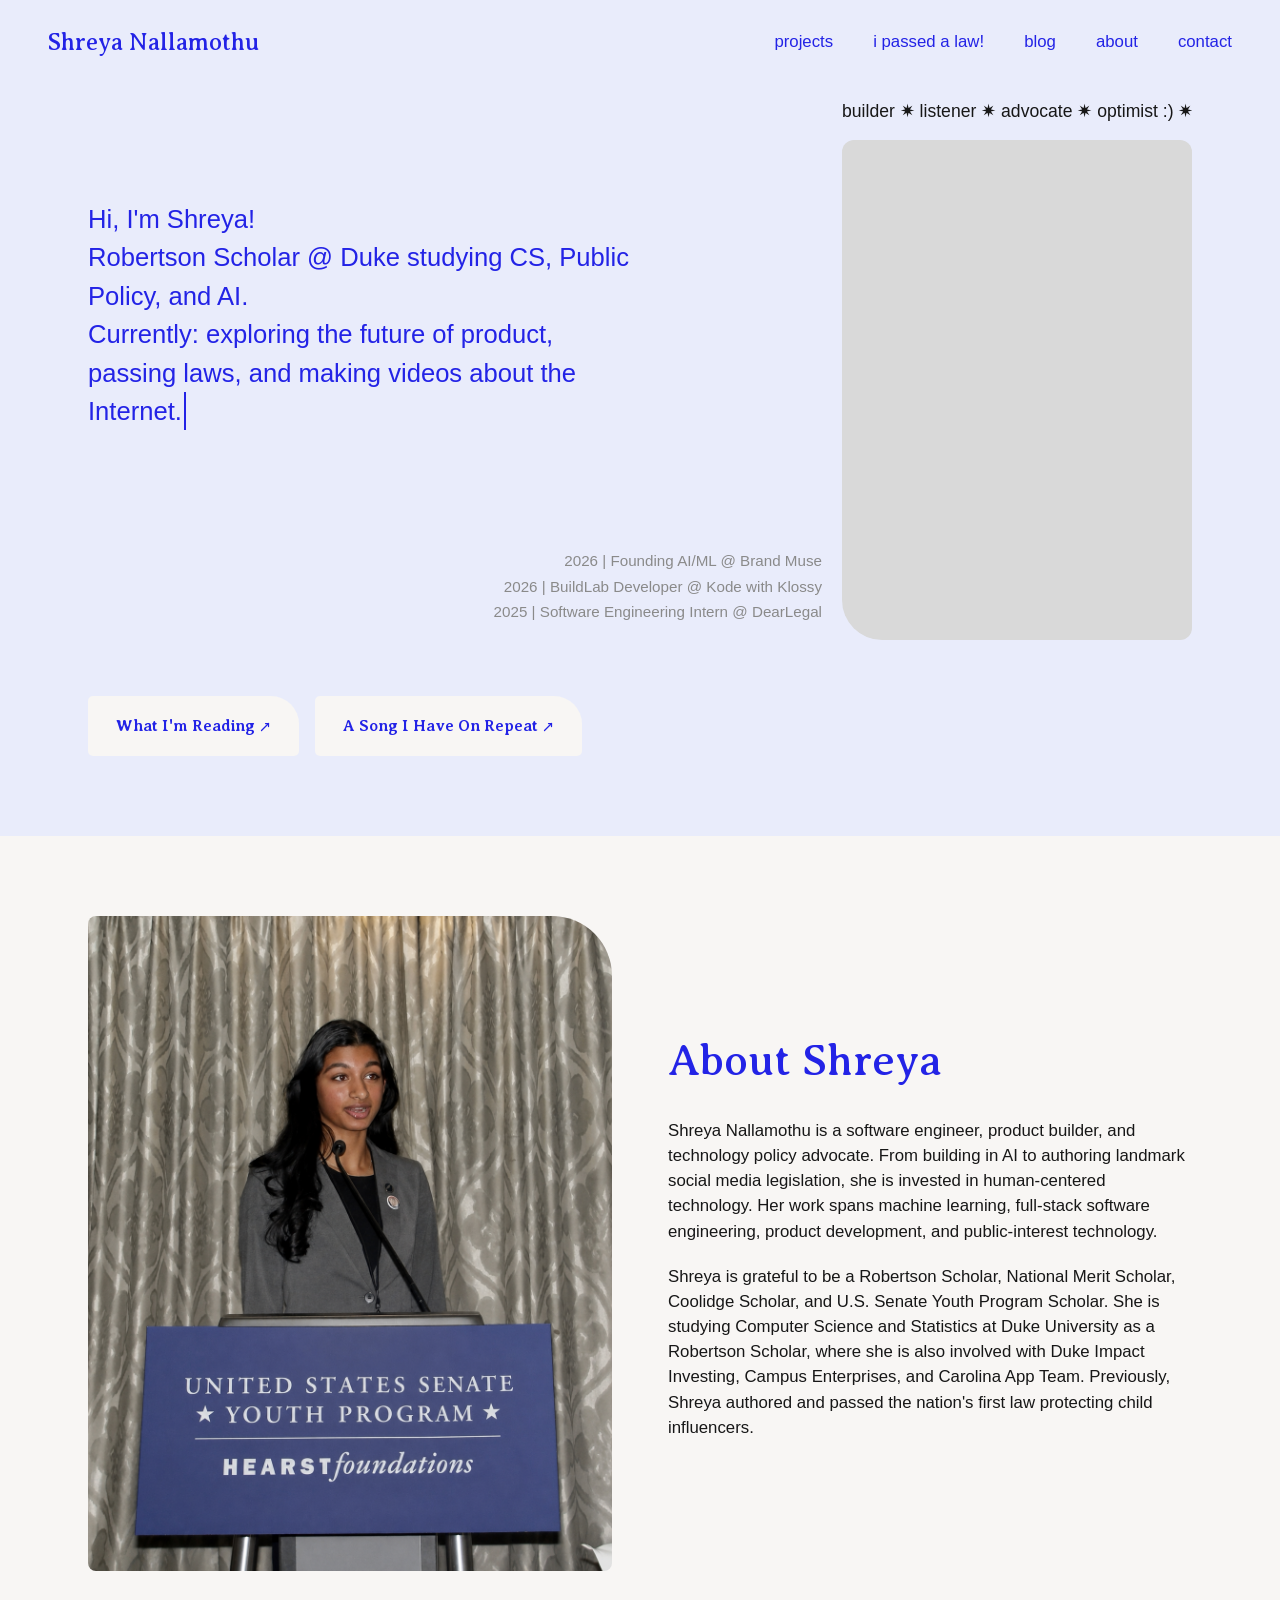
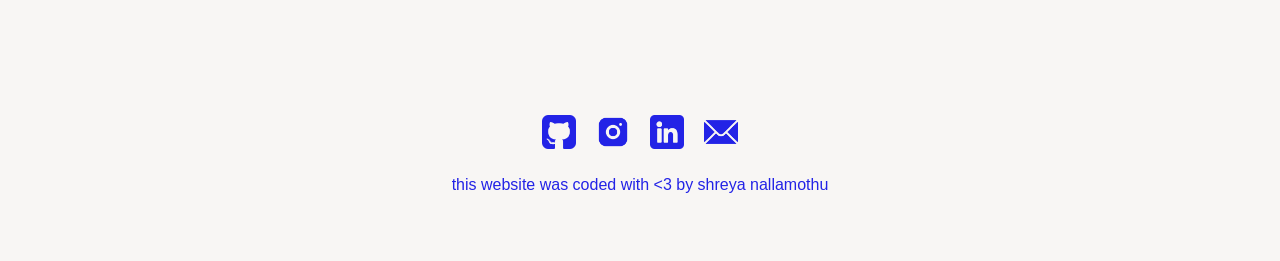
==== index.html @ 97bc3d1a "added new info" ====
<!DOCTYPE html>
<html lang="en">

<head>
  <meta charset="UTF-8">
  <meta name="viewport" content="width=device-width, initial-scale=1.0">
  <title>Shreya Nallamothu</title>
  <link rel="icon" href="assets/headshot.jpg" type="image/jpeg">
  <link rel="stylesheet" href="css/base.css">
  <link rel="stylesheet" href="css/index.css">
</head>

<body>

  <header class="site-header hero">
    <a href="index.html" class="logo">Shreya Nallamothu</a>
    <nav class="site-nav">
      <a href="projects.html">projects</a>
      <a href="advocacy.html">i passed a law!</a>
      <a href="blog.html">blog</a>
      <a href="about.html">about</a>
      <a href="#footer">contact</a>
    </nav>
    <button class="nav-toggle" aria-label="Toggle navigation">&#9776;</button>
  </header>

  <section class="hero">
    <div class="container hero-grid">
      <div class="hero-left">
        <div class="hero-copy">
          <p class="editable-hero" contenteditable="true" spellcheck="false" aria-label="Editable intro — click to type your own">Hi, I'm Shreya!<br>
            Robertson Scholar @ Duke studying CS, Public Policy, and AI.<br>
            Currently: exploring the future of product, passing laws, and making videos
            about the Internet.<span class="cursor">&nbsp;</span></p>
        </div>
        <div class="roles-list">
          <p>2026 | Founding AI/ML @ Brand Muse<br>
            2026 | BuildLab Developer @ Kode with Klossy<br>
            2025 | Software Engineering Intern @ DearLegal</p>
        </div>
      </div>
      <div class="hero-media">
        <div class="tagline-marquee">
          <div class="tagline-track">
            <span>builder ✷ listener ✷ advocate ✷ optimist :) ✷ student ✷</span>
            <span>builder ✷ listener ✷ advocate ✷ optimist :) ✷ student ✷</span>
          </div>
        </div>
        <div class="hero-photo">
          <img src="assets/headshot.jpg" alt="Shreya Nallamothu"
            onerror="this.parentElement.style.background='#d9d9d9';this.remove()">
        </div>
      </div>
    </div>

    <div class="container">
      <div class="pill-row">
        <a class="pill-button" href="https://www.goodreads.com/book/show/127490146-roman-stories#CommunityReviews" target="_blank">What I'm Reading <svg class="arrow-ne" width="12" height="12" viewBox="0 0 24 24" fill="none" stroke="currentColor" stroke-width="2.5" stroke-linecap="round" stroke-linejoin="round"><path d="M13 5H19V11"/><path d="M19 5L5 19"/></svg></a>
        <a class="pill-button" href="https://open.spotify.com/track/19Ym5Sg0YyOCa6ao21bdoG?si=153a10da67734a45" target="_blank">A Song I Have On Repeat <svg class="arrow-ne" width="12" height="12" viewBox="0 0 24 24" fill="none" stroke="currentColor" stroke-width="2.5" stroke-linecap="round" stroke-linejoin="round"><path d="M13 5H19V11"/><path d="M19 5L5 19"/></svg></a>
      </div>
    </div>
  </section>

  <section class="about-teaser">
    <div class="container about-teaser-grid">
      <div class="about-photo">
        <img src="assets/about.png" alt="Shreya" onerror="this.parentElement.style.background='#d9d9d9';this.remove()">
      </div>
      <div>
        <h1>About Shreya</h1>
        <p>Shreya Nallamothu is a software engineer, product builder, and technology policy advocate. From building in AI to authoring landmark social media legislation, she is invested in human-centered technology. Her work spans machine learning, full-stack software engineering, product development, and public-interest technology.</p>
        <p>Shreya is grateful to be a Robertson Scholar, National Merit Scholar, Coolidge Scholar, and U.S. Senate Youth Program Scholar. She is studying Computer Science and Statistics at Duke University as a Robertson Scholar, where she is also involved with Duke Impact Investing, Campus Enterprises, and Carolina App Team. Previously, Shreya authored and passed the nation's first law protecting child influencers.</p>
      </div>
    </div>
  </section>

  <div class="cursor-caption" id="cursorCaption"></div>

  <footer class="site-footer" id="footer">
    <div class="footer-socials">
      <a href="https://github.com/shreyanallamothu" target="_blank" rel="noopener"><img src="assets/footer/github-sign.png" alt="GitHub"></a>
      <a href="https://instagram.com/shreyaonline_" target="_blank" rel="noopener"><img src="assets/footer/instagram.png" alt="Instagram"></a>
      <a href="https://linkedin.com/in/shreyanallamothu" target="_blank" rel="noopener"><img src="assets/footer/linkedin.png" alt="LinkedIn"></a>
      <button type="button" class="footer-copy-email" data-email="shreyanallamothu29@gmail.com" data-caption="copy email"><img src="assets/footer/mail.png" alt="Email"></button>
    </div>
    this website was coded with &lt;3 by shreya nallamothu
  </footer>

  <script src="js/script.js"></script></body>

</html>
---- css/base.css ----
@import url('https://fonts.googleapis.com/css2?family=Averia+Serif+Libre:ital,wght@0,300;0,400;0,700;1,300;1,400&display=swap');

:root {
  --blue: #2323e6;
  --navy: #14146b;
  --bg-lavender: #e9ecfb;
  --bg-light: #f6f6f7;
  --text-dark: #171717;
  --text-gray: #8a8a8a;
  --white: #f8f6f4;
  --serif: 'Averia Serif Libre', Georgia, serif;
  --sans: 'Helvetica Neue', Helvetica, Arial, sans-serif;
}

* {
  box-sizing: border-box;
}

html {
  scroll-behavior: smooth;
}

html, body {
  margin: 0;
  padding: 0;
}

body {
  font-family: var(--sans);
  color: var(--text-dark);
  background: var(--bg-light);
  line-height: 1.5;
}

a {
  color: inherit;
  text-decoration: none;
}

img {
  max-width: 100%;
  display: block;
}

.container {
  max-width: 1200px;
  margin: 0 auto;
  padding: 0 48px;
}

/* ---------- Header ---------- */

.site-header {
  display: flex;
  align-items: center;
  justify-content: space-between;
  padding: 24px 48px;
  background: var(--white);
  position: sticky;
  top: 0;
  z-index: 100;
}

.site-header .logo {
  font-family: var(--serif);
  font-size: 1.5rem;
  color: var(--blue);
}

.site-nav {
  display: flex;
  gap: 40px;
  font-size: 1.05rem;
}

.site-nav a {
  color: var(--blue);
  transition: transform 0.1s ease;
}

.site-nav a:hover {
  font-weight: 800;
  transition: font-weight 0.2s
}

.site-nav a.active {
  font-weight: 700;
}

.nav-toggle {
  display: none;
  background: none;
  border: none;
  font-size: 1.5rem;
  color: var(--blue);
  cursor: pointer;
}

/* ---------- Buttons / chips ---------- */

.pill-button {
  display: inline-block;
  background: var(--white);
  font-family: "Averia Serif Libre";
  color: var(--blue);
  font-weight: 600;
  padding: 18px 28px;
  border-radius: 5px 28px 5px 5px;
  transition: transform 0.15s ease;
}

.pill-button:hover {
  transform: translateY(-2px);
}

.arrow-ne {
  display: inline-block;
  vertical-align: middle;
  transition: transform 0.15s ease;
}

.pill-button:hover .arrow-ne {
  transform: rotate(45deg);
}

.pill-row {
  display: flex;
  gap: 16px;
  justify-content: flex-start;
  flex-wrap: wrap;
  margin-top: 56px;
}

.chip {
  display: inline-block;
  background: var(--bg-light);
  color: var(--navy);
  font-weight: 600;
  padding: 10px 18px;
  border-radius: 20px 20px 20px 4px;
  transition: transform 0.15s ease;
}

.chip:hover {
  transform: translateY(-2px);
}

.chip-arrow {
  display: inline-block;
  vertical-align: middle;
  transition: transform 0.15s ease;
}

.chip:hover .chip-arrow {
  transform: rotate(45deg);
}

/* ---------- Typography ---------- */

h1, h2, h3 {
  font-family: var(--serif);
  color: var(--blue);
  font-weight: 400;
}

h1 {
  font-size: 2.75rem;
  margin: 0 0 24px;
}

/* ---------- Footer ---------- */

.site-footer {
  text-align: center;
  padding: 64px 48px;
  color: var(--blue);
  font-size: 1rem;
  background: var(--white);
}

.footer-socials {
  display: flex;
  justify-content: center;
  align-items: center;
  gap: 20px;
  margin-bottom: 24px;
}

.footer-socials img {
  height: 34px;
  width: auto;
  transition: transform 0.15s ease;
}

.footer-socials a:hover img,
.footer-socials button:hover img {
  transform: scale(1.1);
}

.footer-copy-email {
  background: none;
  border: none;
  padding: 0;
  margin: 0;
  line-height: 0;
  cursor: none;
}

/* ---------- Cursor caption (hover pill that follows the mouse) ---------- */

.cursor-caption {
  position: fixed;
  top: 0;
  left: 0;
  transform: translate(16px, -50%);
  background: var(--blue);
  color: var(--white);
  font-family: var(--serif);
  font-size: 0.95rem;
  padding: 6px 10px;
  border-radius: 20px 20px 20px 4px;
  white-space: nowrap;
  pointer-events: none;
  opacity: 0;
  z-index: 1000;
  transition: opacity 0.15s ease;
}

.cursor-caption.visible {
  opacity: 1;
}

@media (pointer: coarse) {
  .footer-copy-email {
    cursor: pointer;
  }

  .cursor-caption {
    display: none;
  }
}

/* ---------- Responsive (shared: layout shell) ---------- */

@media (max-width: 860px) {
  .container {
    padding: 0 24px;
  }

  .site-header {
    padding: 24px;
  }

  .site-nav {
    position: absolute;
    top: 100%;
    left: 0;
    right: 0;
    background: var(--white);
    flex-direction: column;
    padding: 16px 24px;
    gap: 16px;
    display: none;
    box-shadow: 0 8px 16px rgba(0,0,0,0.08);
    z-index: 10;
  }

  .site-nav.open {
    display: flex;
  }

  .nav-toggle {
    display: block;
  }
}

@media (max-width: 480px) {
  .container {
    padding: 0 20px;
  }

  .site-header {
    padding: 16px;
  }

  h1 {
    font-size: 2.1rem;
  }

  .site-footer {
    padding: 48px 20px;
  }

  .pill-row {
    margin-top: 40px;
  }
}
---- css/index.css ----
/* ---------- Hero ---------- */

.hero {
  background: var(--bg-lavender);
  padding-bottom: 80px;
}

.site-header.hero {
  padding-bottom: 30px; 
}

.hero-grid {
  display: grid;
  grid-template-columns: 1fr 350px;
  gap: 20px;
  align-items: stretch;
  padding-top: 8px;
}

.hero-left {
  display: flex;
  flex-direction: column;
  min-width: 0;
}

.hero-copy {
  margin-top: auto;
  margin-bottom: auto;
  font-family: var(--sans);
  font-size: 1.6rem;
  color: var(--blue);
  max-width: 560px;
}

.hero-copy .cursor {
  display: inline-block;
  width: 2px;
  background: var(--blue);
  margin-left: 2px;
  animation: blink 1s step-end infinite;
}

.editable-hero {
  outline: none;
}

@keyframes blink {
  50% { opacity: 0; }
}

.hero-media {
  text-align: right;
  min-width: 0;
}

.tagline-marquee {
  overflow: hidden;
  margin-bottom: 16px;
  -webkit-mask-image: linear-gradient(to right, transparent, #000 0%, #000 100%, transparent);
  mask-image: linear-gradient(to right, transparent, #000 0%, #000 100%, transparent);
}

.tagline-track {
  display: flex;
  width: max-content;
  animation: tagline-scroll 12s linear infinite;
}

.tagline-track span {
  font-size: 1.1rem;
  color: var(--text-dark);
  white-space: nowrap;
  padding-right: 0.4em;
}

@keyframes tagline-scroll {
  from {
    transform: translateX(0);
  }
  to {
    transform: translateX(-50%);
  }
}

@media (prefers-reduced-motion: reduce) {
  .tagline-track {
    animation: none;
  }
}

.hero-photo {
  width: 100%;
  max-width: 350px;
  margin-left: auto;
  border-radius: 12px 12px 12px 40px;
  overflow: hidden;
  aspect-ratio: 350 / 500;
  background: #d9d9d9;
}

.hero-photo img {
  width: 100%;
  height: 100%;
  object-fit: cover;
}

.roles-list {
  text-align: right;
  color: var(--text-gray);
  font-size: 0.95rem;
  line-height: 1.7;
}

/* ---------- About teaser ---------- */

.about-teaser {
  background: var(--white);
  padding: 80px 0;
}

.about-teaser-grid {
  display: grid;
  grid-template-columns: 1fr 1fr;
  gap: 56px;
  align-items: center;
}

.about-photo {
  border-radius: 8px 60px 8px 8px;
  overflow: hidden;
  background: #d9d9d9;
  aspect-ratio: 4 / 5;
}

.about-photo img {
  width: 100%;
  height: 100%;
  object-fit: cover;
}

.about-teaser p {
  color: var(--text-dark);
  font-size: 1.05rem;
  margin: 0 0 20px;
}

/* ---------- Responsive ---------- */

@media (max-width: 860px) {
  .hero-grid,
  .about-teaser-grid {
    grid-template-columns: 1fr;
  }

  .hero-media, .roles-list {
    text-align: left;
  }

  .hero-photo {
    margin-left: 0;
  }
}
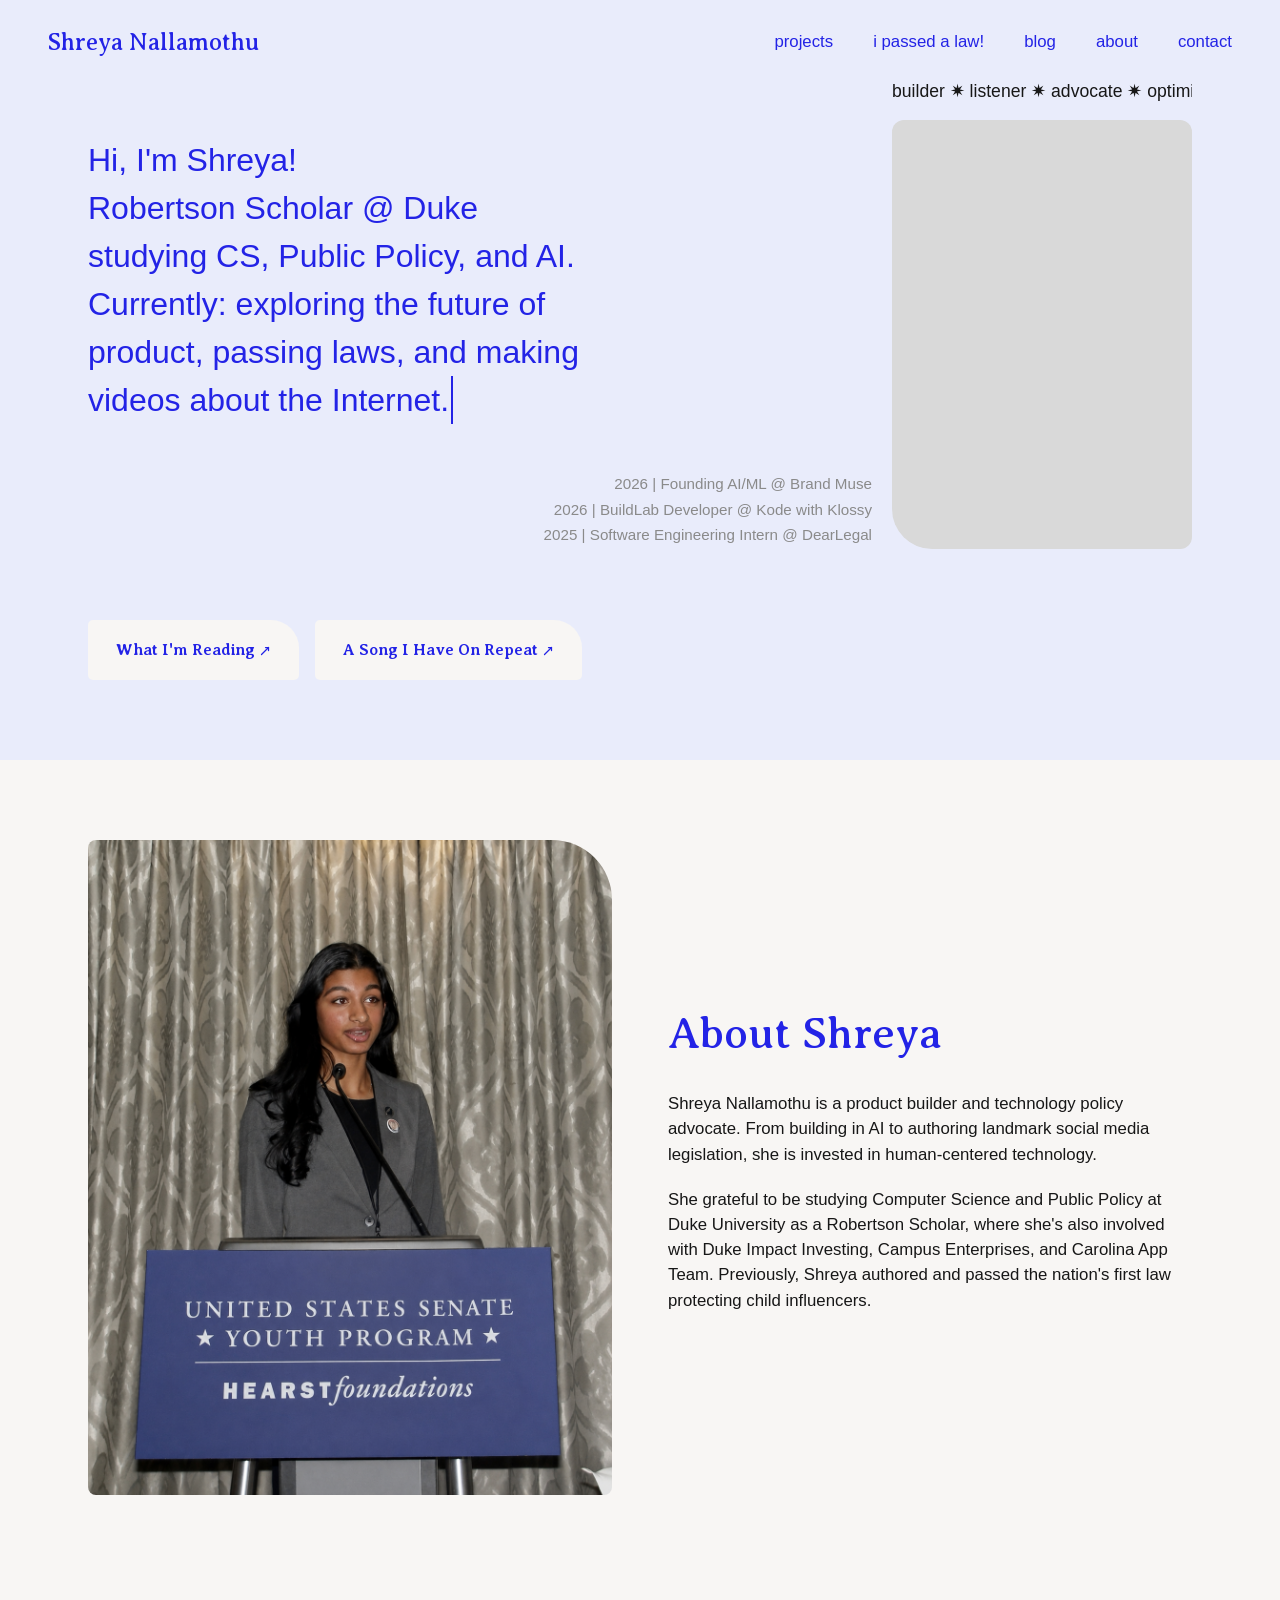
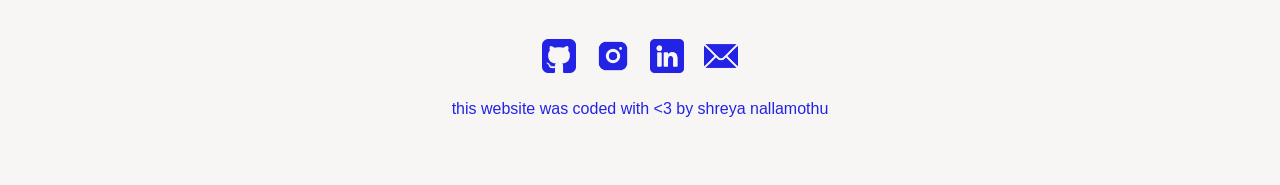
==== commit 9250a401: "updated messaging" ====
--- a/index.html
+++ b/index.html
@@ -55,8 +55,8 @@
 
     <div class="container">
       <div class="pill-row">
-        <a class="pill-button" href="https://www.goodreads.com/book/show/127490146-roman-stories#CommunityReviews" target="_blank">What I'm Reading <svg class="arrow-ne" width="12" height="12" viewBox="0 0 24 24" fill="none" stroke="currentColor" stroke-width="2.5" stroke-linecap="round" stroke-linejoin="round"><path d="M13 5H19V11"/><path d="M19 5L5 19"/></svg></a>
-        <a class="pill-button" href="https://open.spotify.com/track/19Ym5Sg0YyOCa6ao21bdoG?si=153a10da67734a45" target="_blank">A Song I Have On Repeat <svg class="arrow-ne" width="12" height="12" viewBox="0 0 24 24" fill="none" stroke="currentColor" stroke-width="2.5" stroke-linecap="round" stroke-linejoin="round"><path d="M13 5H19V11"/><path d="M19 5L5 19"/></svg></a>
+        <a class="pill-button" href="https://www.goodreads.com/book/show/7815.The_Year_of_Magical_Thinking" target="_blank">What I'm Reading <svg class="arrow-ne" width="12" height="12" viewBox="0 0 24 24" fill="none" stroke="currentColor" stroke-width="2.5" stroke-linecap="round" stroke-linejoin="round"><path d="M13 5H19V11"/><path d="M19 5L5 19"/></svg></a>
+        <a class="pill-button" href="https://open.spotify.com/track/1qPbGZqppFwLwcBC1JQ6Vr" target="_blank">A Song I Have On Repeat <svg class="arrow-ne" width="12" height="12" viewBox="0 0 24 24" fill="none" stroke="currentColor" stroke-width="2.5" stroke-linecap="round" stroke-linejoin="round"><path d="M13 5H19V11"/><path d="M19 5L5 19"/></svg></a>
       </div>
     </div>
   </section>
@@ -68,8 +68,8 @@
       </div>
       <div>
         <h1>About Shreya</h1>
-        <p>Shreya Nallamothu is a software engineer, product builder, and technology policy advocate. From building in AI to authoring landmark social media legislation, she is invested in human-centered technology. Her work spans machine learning, full-stack software engineering, product development, and public-interest technology.</p>
-        <p>Shreya is grateful to be a Robertson Scholar, National Merit Scholar, Coolidge Scholar, and U.S. Senate Youth Program Scholar. She is studying Computer Science and Statistics at Duke University as a Robertson Scholar, where she is also involved with Duke Impact Investing, Campus Enterprises, and Carolina App Team. Previously, Shreya authored and passed the nation's first law protecting child influencers.</p>
+        <p>Shreya Nallamothu is a product builder and technology policy advocate. From building in AI to authoring landmark social media legislation, she is invested in human-centered technology. </p>
+        <p>She grateful to be studying Computer Science and Public Policy at Duke University as a Robertson Scholar, where she's also involved with Duke Impact Investing, Campus Enterprises, and Carolina App Team. Previously, Shreya authored and passed the nation's first law protecting child influencers.</p>
       </div>
     </div>
   </section>
--- a/css/index.css
+++ b/css/index.css
@@ -6,12 +6,12 @@
 }
 
 .site-header.hero {
-  padding-bottom: 30px; 
+  padding-bottom: 10px; 
 }
 
 .hero-grid {
   display: grid;
-  grid-template-columns: 1fr 350px;
+  grid-template-columns: 1.2fr 300px;
   gap: 20px;
   align-items: stretch;
   padding-top: 8px;
@@ -24,12 +24,12 @@
 }
 
 .hero-copy {
-  margin-top: auto;
+  margin-top: 1.6rem;
   margin-bottom: auto;
   font-family: var(--sans);
-  font-size: 1.6rem;
+  font-size: 2rem;
   color: var(--blue);
-  max-width: 560px;
+  max-width: 500px;
 }
 
 .hero-copy .cursor {
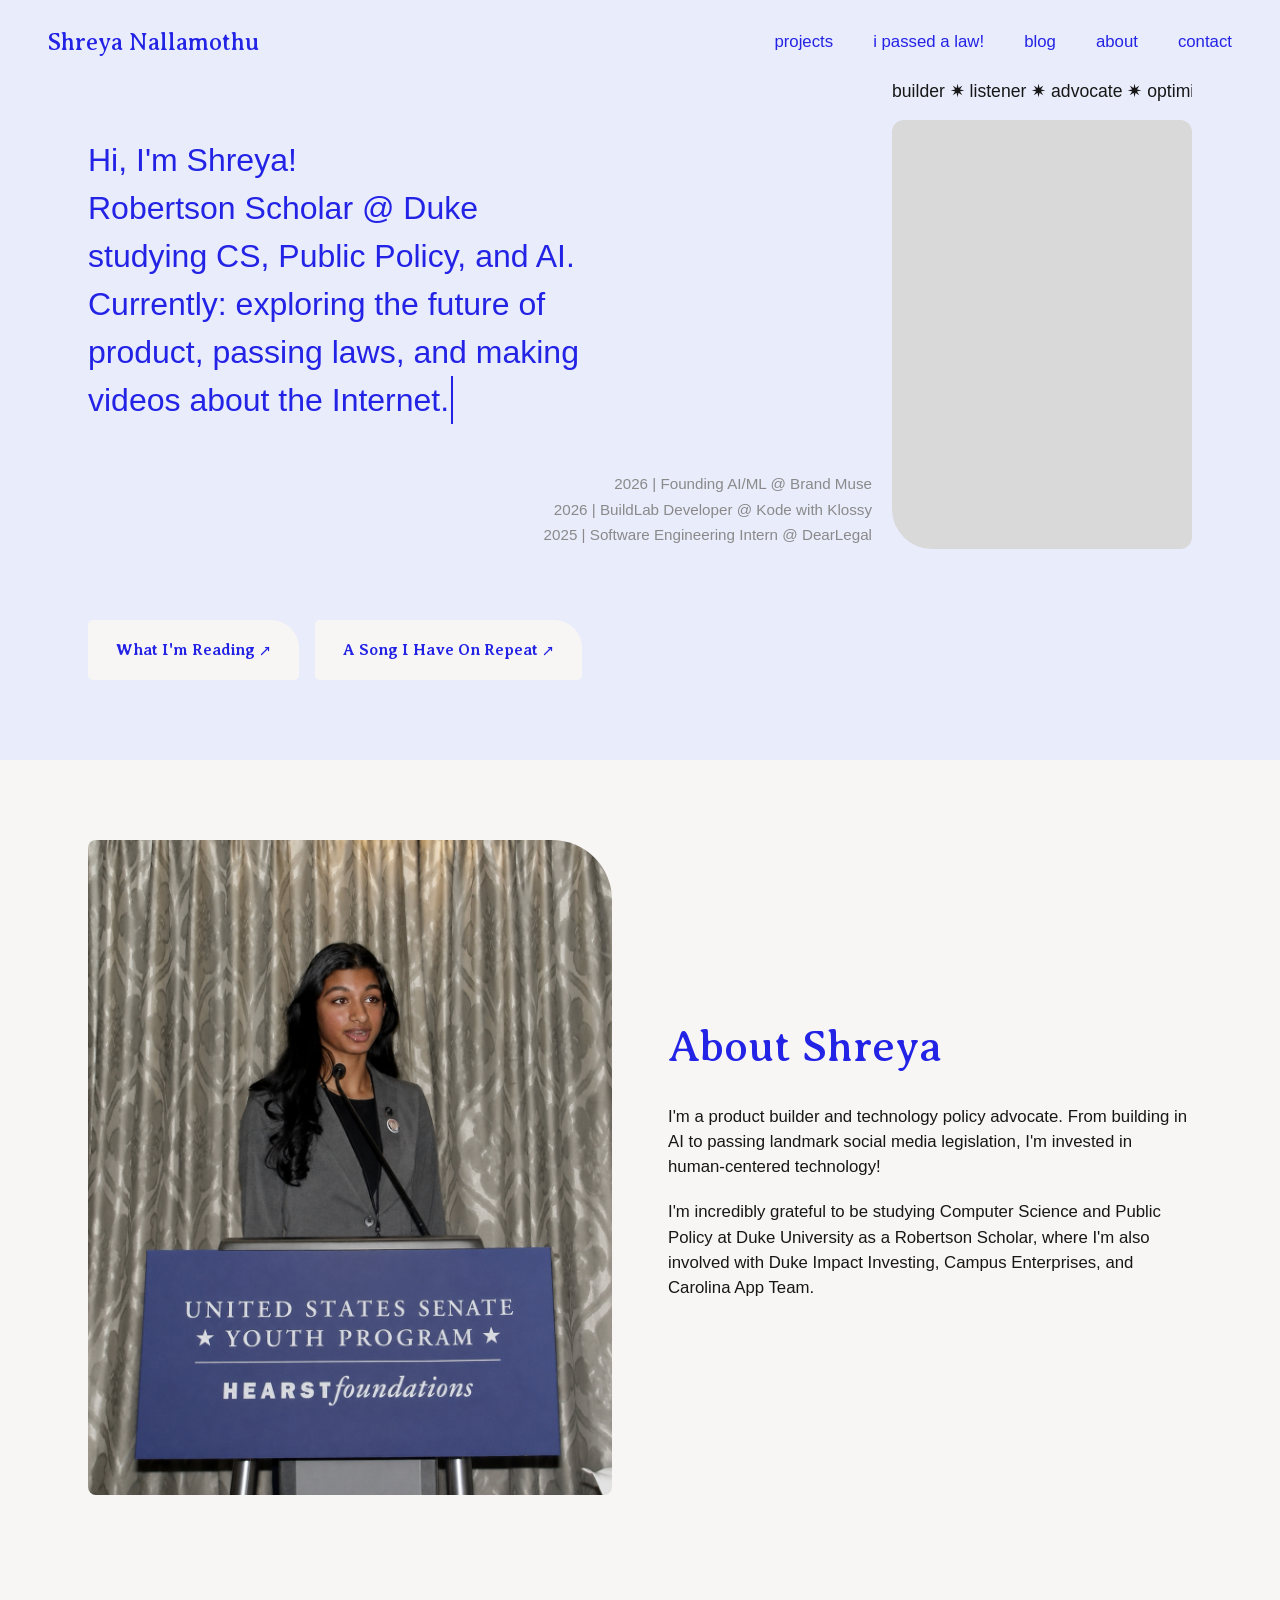
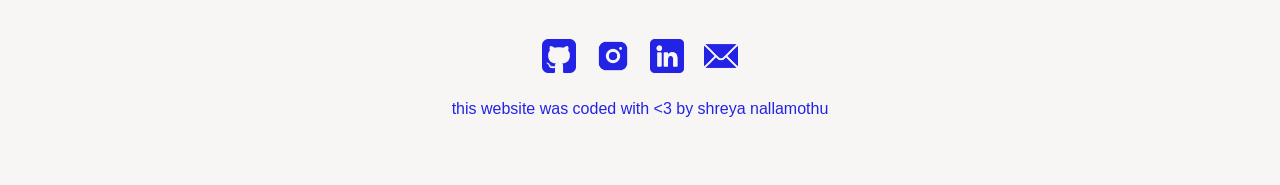
==== commit d0c6417b: "updated bio...again lol" ====
--- a/index.html
+++ b/index.html
@@ -68,8 +68,8 @@
       </div>
       <div>
         <h1>About Shreya</h1>
-        <p>Shreya Nallamothu is a product builder and technology policy advocate. From building in AI to authoring landmark social media legislation, she is invested in human-centered technology. </p>
-        <p>She grateful to be studying Computer Science and Public Policy at Duke University as a Robertson Scholar, where she's also involved with Duke Impact Investing, Campus Enterprises, and Carolina App Team. Previously, Shreya authored and passed the nation's first law protecting child influencers.</p>
+        <p>I'm a product builder and technology policy advocate. From building in AI to passing landmark social media legislation, I'm invested in human-centered technology!</p>
+        <p>I'm incredibly grateful to be studying Computer Science and Public Policy at Duke University as a Robertson Scholar, where I'm also involved with Duke Impact Investing, Campus Enterprises, and Carolina App Team.</p>
       </div>
     </div>
   </section>
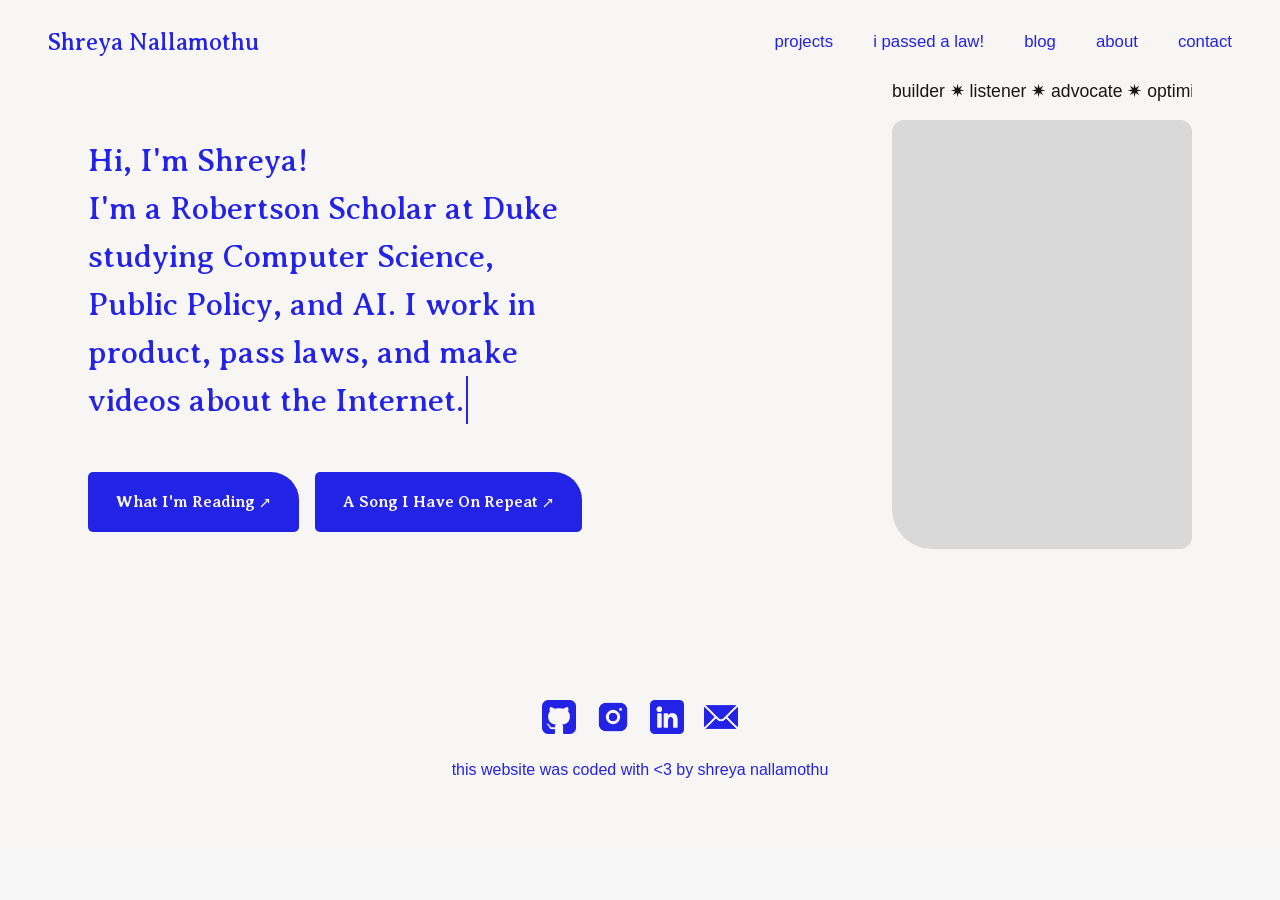
==== commit fc5d582d: "changed home page to have less content" ====
--- a/index.html
+++ b/index.html
@@ -28,15 +28,12 @@
     <div class="container hero-grid">
       <div class="hero-left">
         <div class="hero-copy">
-          <p class="editable-hero" contenteditable="true" spellcheck="false" aria-label="Editable intro — click to type your own">Hi, I'm Shreya!<br>
-            Robertson Scholar @ Duke studying CS, Public Policy, and AI.<br>
-            Currently: exploring the future of product, passing laws, and making videos
-            about the Internet.<span class="cursor">&nbsp;</span></p>
+          <p>Hi, I'm Shreya!<br>
+            I'm a Robertson Scholar at Duke studying Computer Science, Public Policy, and AI. I work in product, pass laws, and make videos about the Internet.<span class="cursor" aria-hidden="true">&nbsp;</span></p>
         </div>
-        <div class="roles-list">
-          <p>2026 | Founding AI/ML @ Brand Muse<br>
-            2026 | BuildLab Developer @ Kode with Klossy<br>
-            2025 | Software Engineering Intern @ DearLegal</p>
+        <div class="pill-row">
+          <a class="pill-button" href="https://www.goodreads.com/book/show/7815.The_Year_of_Magical_Thinking" target="_blank">What I'm Reading <svg class="arrow-ne" width="12" height="12" viewBox="0 0 24 24" fill="none" stroke="currentColor" stroke-width="2.5" stroke-linecap="round" stroke-linejoin="round"><path d="M13 5H19V11"/><path d="M19 5L5 19"/></svg></a>
+          <a class="pill-button" href="https://open.spotify.com/track/1qPbGZqppFwLwcBC1JQ6Vr" target="_blank">A Song I Have On Repeat <svg class="arrow-ne" width="12" height="12" viewBox="0 0 24 24" fill="none" stroke="currentColor" stroke-width="2.5" stroke-linecap="round" stroke-linejoin="round"><path d="M13 5H19V11"/><path d="M19 5L5 19"/></svg></a>
         </div>
       </div>
       <div class="hero-media">
@@ -53,25 +50,6 @@
       </div>
     </div>
 
-    <div class="container">
-      <div class="pill-row">
-        <a class="pill-button" href="https://www.goodreads.com/book/show/7815.The_Year_of_Magical_Thinking" target="_blank">What I'm Reading <svg class="arrow-ne" width="12" height="12" viewBox="0 0 24 24" fill="none" stroke="currentColor" stroke-width="2.5" stroke-linecap="round" stroke-linejoin="round"><path d="M13 5H19V11"/><path d="M19 5L5 19"/></svg></a>
-        <a class="pill-button" href="https://open.spotify.com/track/1qPbGZqppFwLwcBC1JQ6Vr" target="_blank">A Song I Have On Repeat <svg class="arrow-ne" width="12" height="12" viewBox="0 0 24 24" fill="none" stroke="currentColor" stroke-width="2.5" stroke-linecap="round" stroke-linejoin="round"><path d="M13 5H19V11"/><path d="M19 5L5 19"/></svg></a>
-      </div>
-    </div>
-  </section>
-
-  <section class="about-teaser">
-    <div class="container about-teaser-grid">
-      <div class="about-photo">
-        <img src="assets/about.png" alt="Shreya" onerror="this.parentElement.style.background='#d9d9d9';this.remove()">
-      </div>
-      <div>
-        <h1>About Shreya</h1>
-        <p>I'm a product builder and technology policy advocate. From building in AI to passing landmark social media legislation, I'm invested in human-centered technology!</p>
-        <p>I'm incredibly grateful to be studying Computer Science and Public Policy at Duke University as a Robertson Scholar, where I'm also involved with Duke Impact Investing, Campus Enterprises, and Carolina App Team.</p>
-      </div>
-    </div>
   </section>
 
   <div class="cursor-caption" id="cursorCaption"></div>
--- a/css/base.css
+++ b/css/base.css
@@ -100,9 +100,9 @@
 
 .pill-button {
   display: inline-block;
-  background: var(--white);
+  background: var(--blue);
   font-family: "Averia Serif Libre";
-  color: var(--blue);
+  color: var(--white);
   font-weight: 600;
   padding: 18px 28px;
   border-radius: 5px 28px 5px 5px;
--- a/css/index.css
+++ b/css/index.css
@@ -1,7 +1,7 @@
 /* ---------- Hero ---------- */
 
 .hero {
-  background: var(--bg-lavender);
+  background: var(--white);
   padding-bottom: 80px;
 }
 
@@ -25,11 +25,16 @@
 
 .hero-copy {
   margin-top: 1.6rem;
-  margin-bottom: auto;
-  font-family: var(--sans);
+  margin-bottom: 0;
+  font-family: var(--serif);
   font-size: 2rem;
   color: var(--blue);
   max-width: 500px;
+}
+
+.hero-left .pill-row {
+  margin-top: 16px;
+  margin-bottom: 24px;
 }
 
 .hero-copy .cursor {
@@ -38,10 +43,6 @@
   background: var(--blue);
   margin-left: 2px;
   animation: blink 1s step-end infinite;
-}
-
-.editable-hero {
-  outline: none;
 }
 
 @keyframes blink {
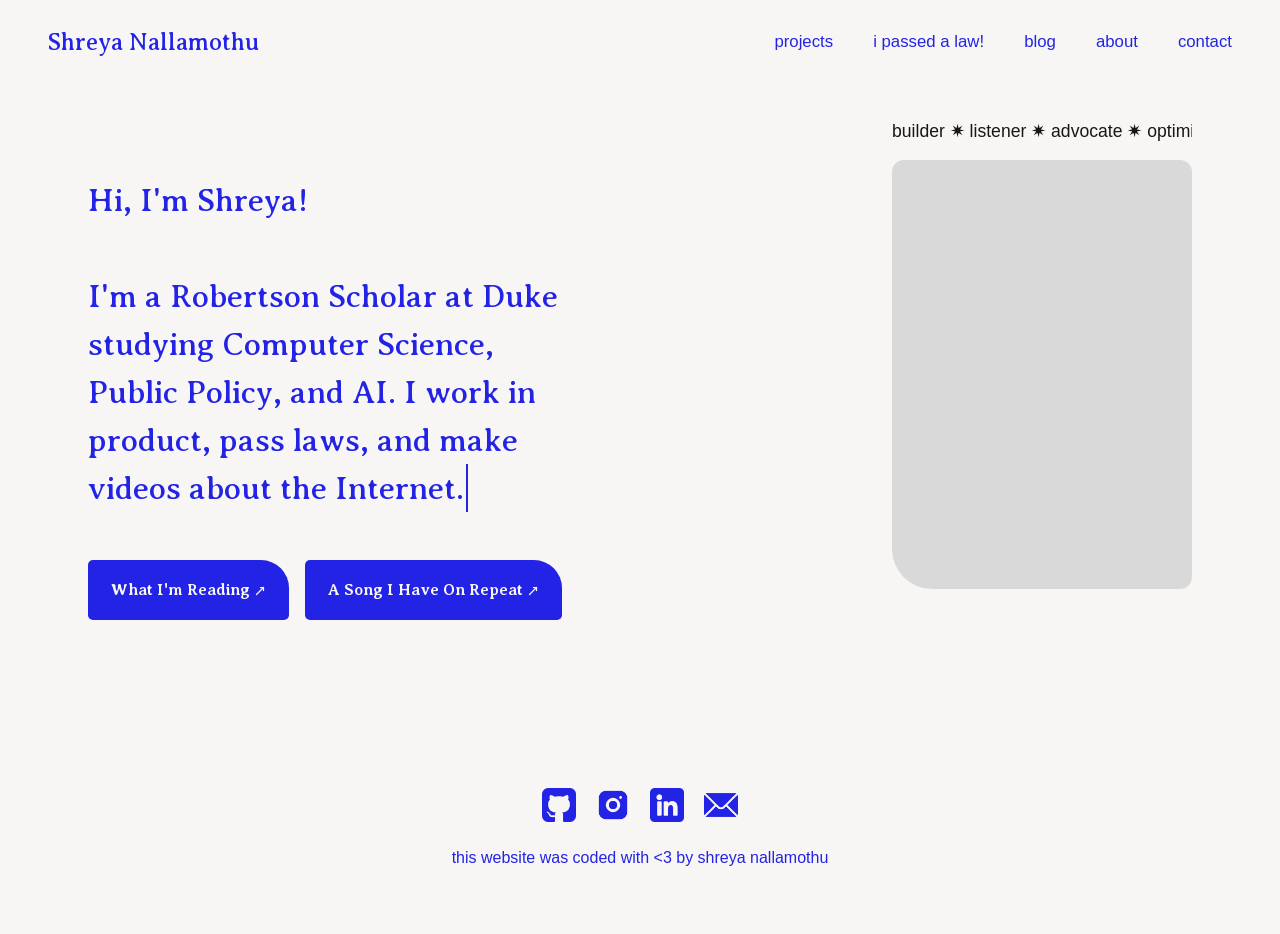
==== commit d746c491: "finished website" ====
--- a/index.html
+++ b/index.html
@@ -28,7 +28,7 @@
     <div class="container hero-grid">
       <div class="hero-left">
         <div class="hero-copy">
-          <p>Hi, I'm Shreya!<br>
+          <p>Hi, I'm Shreya!<br><br>
             I'm a Robertson Scholar at Duke studying Computer Science, Public Policy, and AI. I work in product, pass laws, and make videos about the Internet.<span class="cursor" aria-hidden="true">&nbsp;</span></p>
         </div>
         <div class="pill-row">
@@ -66,4 +66,4 @@
 
   <script src="js/script.js"></script></body>
 
-</html>+</html>
--- a/css/base.css
+++ b/css/base.css
@@ -104,7 +104,7 @@
   font-family: "Averia Serif Libre";
   color: var(--white);
   font-weight: 600;
-  padding: 18px 28px;
+  padding: 18px 23px;
   border-radius: 5px 28px 5px 5px;
   transition: transform 0.15s ease;
 }
--- a/css/index.css
+++ b/css/index.css
@@ -14,7 +14,7 @@
   grid-template-columns: 1.2fr 300px;
   gap: 20px;
   align-items: stretch;
-  padding-top: 8px;
+  padding-top: 48px;
 }
 
 .hero-left {
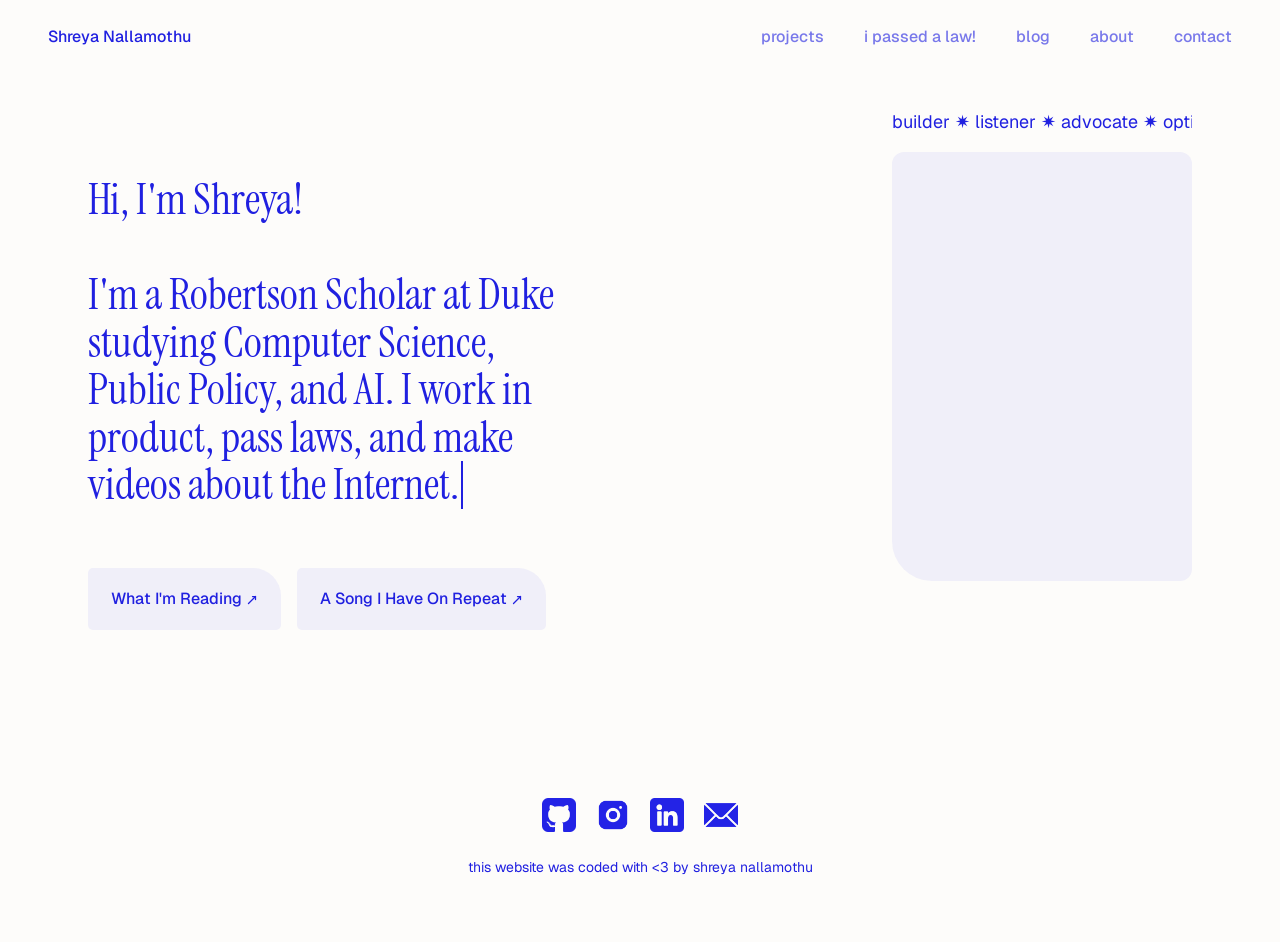
==== commit 016b2c06: "added bluebox case study to portfolio, cleaned up existing pages" ====
--- a/index.html
+++ b/index.html
@@ -5,7 +5,7 @@
   <meta charset="UTF-8">
   <meta name="viewport" content="width=device-width, initial-scale=1.0">
   <title>Shreya Nallamothu</title>
-  <link rel="icon" href="assets/headshot.jpg" type="image/jpeg">
+  <link rel="icon" href="assets/icon.png" type="image/png">
   <link rel="stylesheet" href="css/base.css">
   <link rel="stylesheet" href="css/index.css">
 </head>
@@ -33,7 +33,7 @@
         </div>
         <div class="pill-row">
           <a class="pill-button" href="https://www.goodreads.com/book/show/7815.The_Year_of_Magical_Thinking" target="_blank">What I'm Reading <svg class="arrow-ne" width="12" height="12" viewBox="0 0 24 24" fill="none" stroke="currentColor" stroke-width="2.5" stroke-linecap="round" stroke-linejoin="round"><path d="M13 5H19V11"/><path d="M19 5L5 19"/></svg></a>
-          <a class="pill-button" href="https://open.spotify.com/track/1qPbGZqppFwLwcBC1JQ6Vr" target="_blank">A Song I Have On Repeat <svg class="arrow-ne" width="12" height="12" viewBox="0 0 24 24" fill="none" stroke="currentColor" stroke-width="2.5" stroke-linecap="round" stroke-linejoin="round"><path d="M13 5H19V11"/><path d="M19 5L5 19"/></svg></a>
+          <a class="pill-button" href="https://open.spotify.com/track/1ncSAZD0bzvU3cu0uPLbWd" target="_blank">A Song I Have On Repeat <svg class="arrow-ne" width="12" height="12" viewBox="0 0 24 24" fill="none" stroke="currentColor" stroke-width="2.5" stroke-linecap="round" stroke-linejoin="round"><path d="M13 5H19V11"/><path d="M19 5L5 19"/></svg></a>
         </div>
       </div>
       <div class="hero-media">
@@ -45,7 +45,7 @@
         </div>
         <div class="hero-photo">
           <img src="assets/headshot.jpg" alt="Shreya Nallamothu"
-            onerror="this.parentElement.style.background='#d9d9d9';this.remove()">
+            onerror="this.parentElement.style.background='var(--tint)';this.remove()">
         </div>
       </div>
     </div>
--- a/css/base.css
+++ b/css/base.css
@@ -1,15 +1,39 @@
-@import url('https://fonts.googleapis.com/css2?family=Averia+Serif+Libre:ital,wght@0,300;0,400;0,700;1,300;1,400&display=swap');
+@import url('https://fonts.googleapis.com/css2?family=Geist:wght@400;500&family=Instrument+Serif:ital@0;1&family=Inter:wght@400;500&display=swap');
 
 :root {
+  --serif: 'Instrument Serif', serif;
+  --sans: 'Geist', 'Inter', sans-serif;
+  --bg: #fdfcfa;
+  --popup-text: #ffffff;
+  --body-ink: #302d29;
+  --highlight: rgb(255 221 0 / 0.5);
+  /* Compatibility tokens for the restored project styles. */
   --blue: #2323e6;
-  --navy: #14146b;
-  --bg-lavender: #e9ecfb;
-  --bg-light: #f6f6f7;
-  --text-dark: #171717;
+  --navy: var(--body-ink);
+  --bg-lavender: #f0f1fa;
+  --bg-light: var(--bg);
+  --text-dark: var(--body-ink);
   --text-gray: #8a8a8a;
-  --white: #f8f6f4;
-  --serif: 'Averia Serif Libre', Georgia, serif;
-  --sans: 'Helvetica Neue', Helvetica, Arial, sans-serif;
+  --white: var(--bg);
+  --ink: #2020e0;
+  --ink-soft: rgb(32 32 224 / 0.6);
+  --tint: rgb(32 32 224 / 0.06);
+  --clear: rgb(32 32 224 / 0);
+  --size-hero: clamp(2rem, 1.5rem + 1.5vw, 3rem);
+  --size-title: clamp(2.25rem, 1.5rem + 2.5vw, 3.5rem);
+  --size-section: clamp(1.875rem, 1.5rem + 1vw, 2.5rem);
+  --size-subheading: clamp(1.25rem, 1rem + 0.6vw, 1.5rem);
+  --size-wordmark: clamp(1.5rem, 1.25rem + 0.5vw, 1.75rem);
+  --size-body: 1.125rem;
+  --size-nav: 1rem;
+  --size-caption: 0.875rem;
+  --size-label: 0.75rem;
+  --weight-regular: 400;
+  --weight-medium: 500;
+  --leading-body: 1.6;
+  --leading-hero: 1.1;
+  --leading-heading: 1.15;
+  --tracking-label: 0.08em;
 }
 
 * {
@@ -26,10 +50,8 @@
 }
 
 body {
-  font-family: var(--sans);
-  color: var(--text-dark);
-  background: var(--bg-light);
-  line-height: 1.5;
+  color: var(--ink);
+  background: var(--bg);
 }
 
 a {
@@ -55,44 +77,35 @@
   align-items: center;
   justify-content: space-between;
   padding: 24px 48px;
-  background: var(--white);
+  background: var(--bg);
   position: sticky;
   top: 0;
   z-index: 100;
 }
 
 .site-header .logo {
-  font-family: var(--serif);
-  font-size: 1.5rem;
-  color: var(--blue);
+  
+  color: var(--ink);
 }
 
 .site-nav {
   display: flex;
   gap: 40px;
-  font-size: 1.05rem;
 }
 
 .site-nav a {
-  color: var(--blue);
+  color: var(--ink);
   transition: transform 0.1s ease;
 }
 
 .site-nav a:hover {
-  font-weight: 800;
-  transition: font-weight 0.2s
-}
-
-.site-nav a.active {
-  font-weight: 700;
-}
+  transition: color 0.2s;}
 
 .nav-toggle {
   display: none;
   background: none;
   border: none;
-  font-size: 1.5rem;
-  color: var(--blue);
+  color: var(--ink);
   cursor: pointer;
 }
 
@@ -100,10 +113,8 @@
 
 .pill-button {
   display: inline-block;
-  background: var(--blue);
-  font-family: "Averia Serif Libre";
-  color: var(--white);
-  font-weight: 600;
+  background: var(--tint);
+  color: var(--ink);
   padding: 18px 23px;
   border-radius: 5px 28px 5px 5px;
   transition: transform 0.15s ease;
@@ -133,9 +144,8 @@
 
 .chip {
   display: inline-block;
-  background: var(--bg-light);
-  color: var(--navy);
-  font-weight: 600;
+  background: var(--bg);
+  color: var(--ink);
   padding: 10px 18px;
   border-radius: 20px 20px 20px 4px;
   transition: transform 0.15s ease;
@@ -158,13 +168,11 @@
 /* ---------- Typography ---------- */
 
 h1, h2, h3 {
-  font-family: var(--serif);
-  color: var(--blue);
-  font-weight: 400;
+  color: var(--ink);
 }
 
 h1 {
-  font-size: 2.75rem;
+  
   margin: 0 0 24px;
 }
 
@@ -173,9 +181,8 @@
 .site-footer {
   text-align: center;
   padding: 64px 48px;
-  color: var(--blue);
-  font-size: 1rem;
-  background: var(--white);
+  color: var(--ink);
+  background: var(--bg);
 }
 
 .footer-socials {
@@ -202,7 +209,6 @@
   border: none;
   padding: 0;
   margin: 0;
-  line-height: 0;
   cursor: none;
 }
 
@@ -213,10 +219,9 @@
   top: 0;
   left: 0;
   transform: translate(16px, -50%);
-  background: var(--blue);
-  color: var(--white);
-  font-family: var(--serif);
-  font-size: 0.95rem;
+  background: var(--ink);
+  color: var(--ink);
+  
   padding: 6px 10px;
   border-radius: 20px 20px 20px 4px;
   white-space: nowrap;
@@ -256,12 +261,12 @@
     top: 100%;
     left: 0;
     right: 0;
-    background: var(--white);
+    background: var(--bg);
     flex-direction: column;
     padding: 16px 24px;
     gap: 16px;
     display: none;
-    box-shadow: 0 8px 16px rgba(0,0,0,0.08);
+    box-shadow: 0 8px 16px var(--tint);
     z-index: 10;
   }
 
@@ -283,10 +288,6 @@
     padding: 16px;
   }
 
-  h1 {
-    font-size: 2.1rem;
-  }
-
   .site-footer {
     padding: 48px 20px;
   }
@@ -295,3 +296,141 @@
     margin-top: 40px;
   }
 }
+
+/* Shared typography: display serif, functional sans. */
+body {
+  font-family: var(--sans);
+  font-size: var(--size-body);
+  font-weight: var(--weight-regular);
+  line-height: var(--leading-body);
+}
+button, input, select, textarea, code, pre { font: inherit; color: var(--ink); }
+strong, b, th { font-weight: var(--weight-medium); }
+h1, .hero-copy, .site-header .logo, .case-block h2 {
+  font-family: var(--serif);
+  font-weight: var(--weight-regular);
+  line-height: var(--leading-heading);
+}
+h1 { font-size: var(--size-title); }
+.hero-copy { font-size: var(--size-hero); line-height: var(--leading-hero); }
+.site-header .logo {
+  font-family: var(--sans);
+  font-size: var(--size-nav);
+  font-weight: var(--weight-medium);
+  line-height: var(--leading-body);
+  color: var(--ink);
+}
+.case-block h2 { font-size: var(--size-section); }
+h2, h3, h4 {
+  font-family: var(--sans);
+  font-weight: var(--weight-medium);
+  font-size: var(--size-subheading);
+  line-height: var(--leading-heading);
+}
+h1 em, h1 strong, h1 b,
+.hero-copy em, .hero-copy strong, .hero-copy b,
+.case-block h2 em, .case-block h2 strong, .case-block h2 b {
+  font-style: italic;
+  font-weight: var(--weight-regular);
+}
+.site-nav, .case-toc, .case-links {
+  font-family: var(--sans);
+  font-size: var(--size-nav);
+  font-weight: var(--weight-medium);
+}
+.site-nav a, .case-toc a, .case-links a { color: var(--ink-soft); }
+.site-nav a:hover, .site-nav a.active,
+.case-toc a:hover, .case-toc a.active,
+.case-links a:hover { color: var(--ink); }
+button, .pill-button, .chip, .tech-chip, .tech-tag,
+.case-back, .recipe-back, .essay-back, .essay-teaser-link, .notebook-cta {
+  font-family: var(--sans);
+  font-size: var(--size-nav);
+  font-weight: var(--weight-medium);
+}
+.section-label, .case-meta-label, .essay-teaser-label,
+.flow-label, .tradeoff-col h4, .project-tag {
+  font-family: var(--sans);
+  font-size: var(--size-label);
+  font-weight: var(--weight-medium);
+  letter-spacing: var(--tracking-label);
+  text-transform: uppercase;
+  color: var(--ink-soft);
+}
+.media-caption, figcaption, .case-meta, .case-meta-value,
+.essay-meta, .recipe-source, .essay-source, .drag-hint,
+.roles-list, .timeline-date, .stat-label, .blog-empty, .site-footer {
+  font-family: var(--sans);
+  font-size: var(--size-caption);
+  font-weight: var(--weight-regular);
+  color: var(--ink-soft);
+}
+.site-footer { color: var(--ink); }
+.persona-quote, .subheading, .blog-quote, .content-footnote {
+  font-family: var(--sans);
+  font-size: var(--size-body);
+  font-weight: var(--weight-regular);
+}
+.stat .stat-number, .bluebox-stat {
+  font-family: var(--sans);
+  font-weight: var(--weight-medium);
+  font-size: var(--size-section);
+  line-height: var(--leading-heading);
+}
+.pill-button, .chip, .tech-chip, .tech-tag, .notebook-cta,
+.contact-form button, .definition-popup {
+  background: var(--tint);
+  color: var(--ink);
+}
+.cursor-caption {
+  background: var(--ink);
+  color: var(--popup-text);
+}
+.definition-popup::after { border-top-color: var(--ink); }
+input::placeholder, textarea::placeholder { color: var(--ink-soft); opacity: 1; }
+:focus-visible { outline-color: var(--ink); }
+.bluebox-art svg path { fill: var(--ink); }
+.bluebox-art svg path:nth-child(2) { fill: none; stroke: var(--bg); }
+.bluebox-art svg path:nth-child(3) { fill: var(--bg); }
+
+.case-links a { color: var(--ink-soft); }
+.case-links a:hover { color: var(--ink); }
+.definition-popup, .cursor-caption { font-style: normal; }
+.tech-chip, .tech-tag { background: var(--tint); color: var(--ink); }
+.footer-copy-email { line-height: 0; }
+
+/* Warm charcoal for reading text; retain blue display and interactive text. */
+body { color: var(--body-ink); }
+body p, body li, body td, body .case-lead, body .case-intro {
+  color: var(--body-ink);
+}
+body .hero-copy p { color: var(--ink); }
+body .media-caption, body .case-meta, body .case-meta-value,
+body .essay-meta, body .recipe-source, body .essay-source,
+body .drag-hint, body .stat-label, body .essay-teaser-label {
+  color: var(--ink-soft);
+}
+/* Project typography shares the display and functional type tokens. */
+.project-page h1 {
+  font-family: var(--serif);
+  font-size: var(--size-title);
+  font-weight: var(--weight-regular);
+}
+.project-page .case-block h2 {
+  font-family: var(--serif);
+  font-size: var(--size-section);
+  font-weight: var(--weight-regular);
+  line-height: var(--leading-heading);
+}
+.project-page .story-card h4 {
+  font-family: var(--sans);
+  font-size: var(--size-subheading);
+  font-weight: var(--weight-medium);
+}
+.project-page .project-card h3 { font-family: var(--sans); }
+
+/* Titles share the same columns as the case-study body. */
+.case-heading { grid-column: 2; min-width: 0; }
+@media (max-width: 860px) {
+  .case-heading { grid-column: 1; }
+}
--- a/css/index.css
+++ b/css/index.css
@@ -1,7 +1,7 @@
 /* ---------- Hero ---------- */
 
 .hero {
-  background: var(--white);
+  background: var(--bg);
   padding-bottom: 80px;
 }
 
@@ -24,11 +24,11 @@
 }
 
 .hero-copy {
+  font-weight: 500;
   margin-top: 1.6rem;
   margin-bottom: 0;
-  font-family: var(--serif);
-  font-size: 2rem;
-  color: var(--blue);
+  
+  color: var(--ink);
   max-width: 500px;
 }
 
@@ -40,7 +40,7 @@
 .hero-copy .cursor {
   display: inline-block;
   width: 2px;
-  background: var(--blue);
+  background: var(--ink);
   margin-left: 2px;
   animation: blink 1s step-end infinite;
 }
@@ -57,8 +57,8 @@
 .tagline-marquee {
   overflow: hidden;
   margin-bottom: 16px;
-  -webkit-mask-image: linear-gradient(to right, transparent, #000 0%, #000 100%, transparent);
-  mask-image: linear-gradient(to right, transparent, #000 0%, #000 100%, transparent);
+  -webkit-mask-image: linear-gradient(to right, var(--clear), var(--ink) 0%, var(--ink) 100%, var(--clear));
+  mask-image: linear-gradient(to right, var(--clear), var(--ink) 0%, var(--ink) 100%, var(--clear));
 }
 
 .tagline-track {
@@ -68,8 +68,7 @@
 }
 
 .tagline-track span {
-  font-size: 1.1rem;
-  color: var(--text-dark);
+  color: var(--ink);
   white-space: nowrap;
   padding-right: 0.4em;
 }
@@ -96,7 +95,7 @@
   border-radius: 12px 12px 12px 40px;
   overflow: hidden;
   aspect-ratio: 350 / 500;
-  background: #d9d9d9;
+  background: var(--tint);
 }
 
 .hero-photo img {
@@ -107,15 +106,14 @@
 
 .roles-list {
   text-align: right;
-  color: var(--text-gray);
-  font-size: 0.95rem;
-  line-height: 1.7;
+  color: var(--ink-soft);
+  
 }
 
 /* ---------- About teaser ---------- */
 
 .about-teaser {
-  background: var(--white);
+  background: var(--bg);
   padding: 80px 0;
 }
 
@@ -129,7 +127,7 @@
 .about-photo {
   border-radius: 8px 60px 8px 8px;
   overflow: hidden;
-  background: #d9d9d9;
+  background: var(--tint);
   aspect-ratio: 4 / 5;
 }
 
@@ -140,8 +138,7 @@
 }
 
 .about-teaser p {
-  color: var(--text-dark);
-  font-size: 1.05rem;
+  color: var(--ink);
   margin: 0 0 20px;
 }
 
